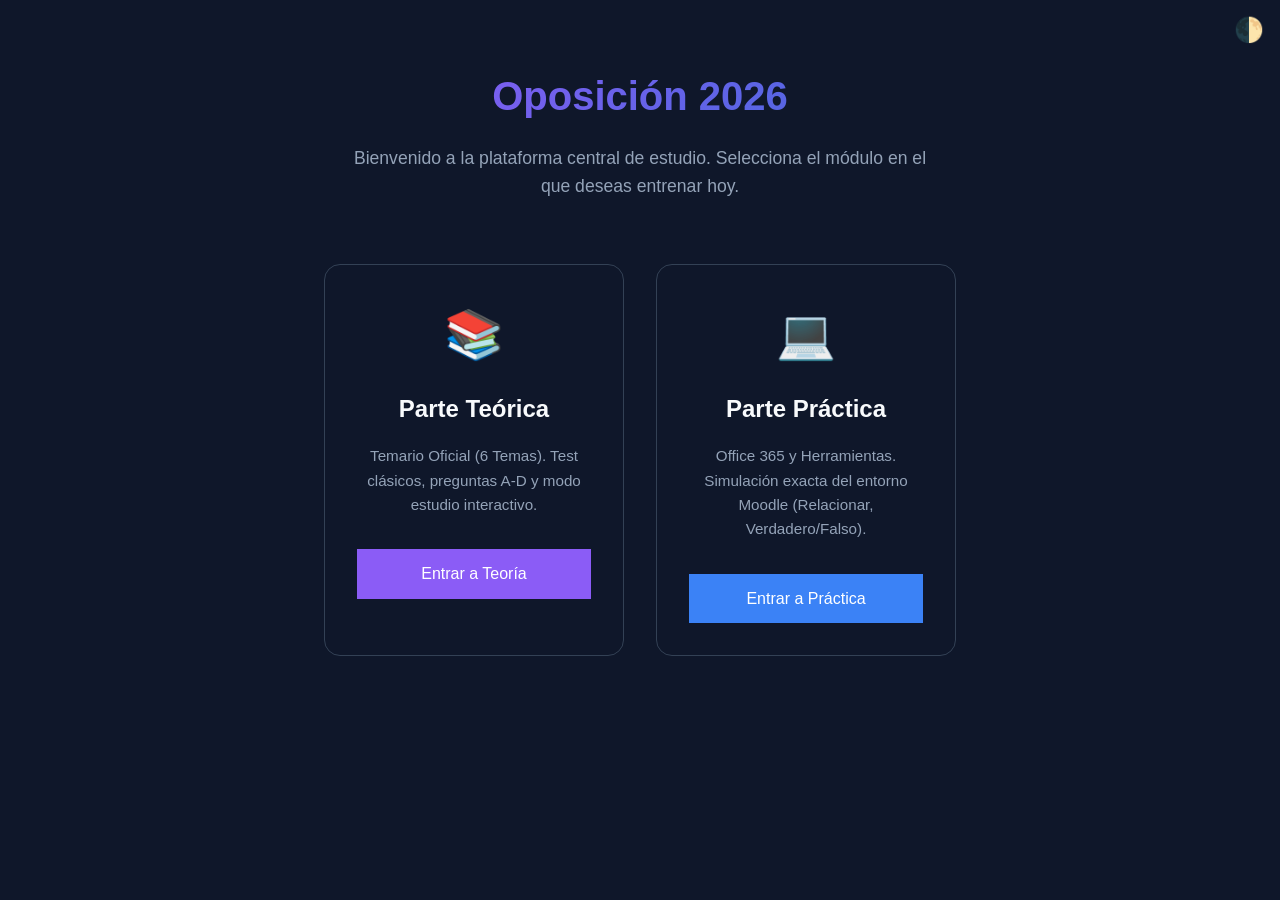
==== index.html @ 6f253657 "Add files via upload" ====
<!DOCTYPE html>
<html lang="es" data-theme="dark">
<head>
    <meta charset="UTF-8">
    <meta name="viewport" content="width=device-width, initial-scale=1.0">
    <title>Test Pro 2026 - Hub Principal</title>
    <link href="https://fonts.googleapis.com/css2?family=Inter:wght@400;500;600;700&display=swap" rel="stylesheet">
    <link rel="stylesheet" href="style.css">
    <style>
        .hub-container {
            display: flex;
            flex-direction: column;
            align-items: center;
            justify-content: center;
            min-height: 80vh;
            gap: 2rem;
            text-align: center;
            padding: 2rem;
        }
        .hub-title {
            font-size: 2.5rem;
            background: linear-gradient(135deg, var(--accent), #4568dc);
            -webkit-background-clip: text;
            -webkit-text-fill-color: transparent;
            margin-bottom: 1rem;
        }
        .hub-subtitle {
            color: var(--text-muted);
            font-size: 1.1rem;
            max-width: 600px;
        }
        .hub-cards {
            display: flex;
            gap: 2rem;
            flex-wrap: wrap;
            justify-content: center;
            margin-top: 2rem;
        }
        .hub-card {
            background: var(--surface);
            border: 1px solid var(--border);
            border-radius: 16px;
            padding: 2rem;
            width: 300px;
            text-decoration: none;
            color: var(--text);
            transition: all 0.3s cubic-bezier(0.4, 0, 0.2, 1);
            display: flex;
            flex-direction: column;
            align-items: center;
            gap: 1rem;
        }
        .hub-card:hover {
            transform: translateY(-10px);
            border-color: var(--accent);
            box-shadow: 0 20px 40px rgba(0, 0, 0, 0.2);
        }
        .hub-card h3 {
            font-size: 1.5rem;
            margin: 0;
        }
        .hub-card p {
            color: var(--text-muted);
            font-size: 0.95rem;
        }
        .hub-icon {
            font-size: 3rem;
        }
        .btn-theme-hub {
            position: absolute;
            top: 1rem;
            right: 1rem;
        }
    </style>
</head>
<body>
    <button id="btn-theme" class="btn-theme-hub" style="background: none; border: none; font-size: 1.5rem; cursor: pointer; color: var(--text);">🌓</button>

    <div class="hub-container">
        <div>
            <h1 class="hub-title">Oposición 2026</h1>
            <p class="hub-subtitle">Bienvenido a la plataforma central de estudio. Selecciona el módulo en el que deseas entrenar hoy.</p>
        </div>

        <div class="hub-cards">
            <a href="teoria.html" class="hub-card">
                <div class="hub-icon">📚</div>
                <h3>Parte Teórica</h3>
                <p>Temario Oficial (6 Temas). Test clásicos, preguntas A-D y modo estudio interactivo.</p>
                <div class="btn-accent" style="width: 100%; text-align: center; margin-top: 1rem;">Entrar a Teoría</div>
            </a>

            <a href="practica.html" class="hub-card">
                <div class="hub-icon">💻</div>
                <h3>Parte Práctica</h3>
                <p>Office 365 y Herramientas. Simulación exacta del entorno Moodle (Relacionar, Verdadero/Falso).</p>
                <div class="btn-primary" style="width: 100%; text-align: center; margin-top: 1rem;">Entrar a Práctica</div>
            </a>
        </div>
    </div>

    <script>
        // Simple theme toggle for hub
        const savedTheme = localStorage.getItem('theme') || 'dark';
        document.documentElement.setAttribute('data-theme', savedTheme);
        document.getElementById('btn-theme').addEventListener('click', () => {
            const current = document.documentElement.getAttribute('data-theme');
            const next = current === 'dark' ? 'light' : 'dark';
            document.documentElement.setAttribute('data-theme', next);
            localStorage.setItem('theme', next);
        });
    </script>
</body>
</html>
---- style.css ----
:root {
    /* Dark Theme (Default) */
    --bg-color: #0f172a;
    --card-bg: #1e293b;
    --text-color: #f8fafc;
    --text-muted: #94a3b8;
    --primary: #3b82f6;
    --primary-hover: #2563eb;
    --secondary: #334155;
    --secondary-hover: #475569;
    --accent: #8b5cf6;
    --accent-hover: #7c3aed;
    --success: #10b981;
    --danger: #ef4444;
    --warning: #f59e0b;
    --border: #334155;
    --input-bg: #0f172a;
    
    --font-main: 'Outfit', sans-serif;
    --transition: all 0.3s cubic-bezier(0.4, 0, 0.2, 1);
}

[data-theme="light"] {
    --bg-color: #f1f5f9;
    --card-bg: #ffffff;
    --text-color: #0f172a;
    --text-muted: #64748b;
    --primary: #2563eb;
    --primary-hover: #1d4ed8;
    --secondary: #e2e8f0;
    --secondary-hover: #cbd5e1;
    --border: #e2e8f0;
    --input-bg: #f8fafc;
}

* {
    margin: 0;
    padding: 0;
    box-sizing: border-box;
}

body {
    font-family: var(--font-main);
    background-color: var(--bg-color);
    color: var(--text-color);
    line-height: 1.6;
    min-height: 100vh;
    display: flex;
    flex-direction: column;
    transition: background-color 0.3s, color 0.3s;
}

/* Header */
header {
    background-color: var(--card-bg);
    border-bottom: 1px solid var(--border);
    position: sticky;
    top: 0;
    z-index: 100;
    transition: background-color 0.3s;
}

.header-content {
    max-width: 1000px;
    margin: 0 auto;
    padding: 1rem 2rem;
    display: flex;
    justify-content: space-between;
    align-items: center;
    flex-wrap: wrap;
    gap: 1rem;
}

h1 {
    font-size: 1.5rem;
    font-weight: 800;
}

h1 span {
    color: var(--primary);
}

.main-nav {
    display: flex;
    gap: 0.5rem;
    flex-wrap: wrap;
}

nav .nav-btn {
    background: none;
    border: none;
    color: var(--text-muted);
    font-size: 1rem;
    font-family: var(--font-main);
    cursor: pointer;
    padding: 0.5rem 1rem;
    border-radius: 0.5rem;
    transition: var(--transition);
}

nav .nav-btn:hover {
    color: var(--text-color);
    background-color: var(--secondary);
}

nav .nav-btn.active {
    color: var(--primary);
    background-color: rgba(59, 130, 246, 0.1);
    font-weight: 600;
}

.btn-theme {
    background: none;
    border: 1px solid var(--border);
    border-radius: 50%;
    width: 40px;
    height: 40px;
    font-size: 1.2rem;
    cursor: pointer;
    transition: var(--transition);
    color: var(--text-color);
}
.btn-theme:hover { background: var(--secondary); }

/* Main */
main {
    flex: 1;
    max-width: 900px;
    width: 100%;
    margin: 0 auto;
    padding: 2rem;
}

.screen {
    display: none;
    animation: fadeIn 0.4s ease-out forwards;
}
.screen.active { display: block; }

@keyframes fadeIn {
    from { opacity: 0; transform: translateY(10px); }
    to { opacity: 1; transform: translateY(0); }
}

.card {
    background-color: var(--card-bg);
    border-radius: 1rem;
    padding: 2rem;
    box-shadow: 0 10px 15px -3px rgba(0, 0, 0, 0.1);
    border: 1px solid var(--border);
    margin-bottom: 1.5rem;
    transition: background-color 0.3s;
}

h2 {
    font-size: 1.5rem;
    margin-bottom: 1.5rem;
    font-weight: 600;
    border-bottom: 2px solid var(--border);
    padding-bottom: 0.5rem;
}
h3 { margin-bottom: 1rem; }
.margin-top { margin-top: 2rem; }
.text-muted { color: var(--text-muted); font-size: 0.9rem; }

/* Dashboard */
.dashboard-header {
    text-align: center;
    background: linear-gradient(135deg, var(--secondary), var(--card-bg));
}
.editable-name {
    border-bottom: 1px dashed var(--text-muted);
    cursor: pointer;
    outline: none;
}
.editable-name:focus { border-bottom-color: var(--primary); }
.countdown-box {
    margin-top: 1rem;
    padding: 1rem;
    background: rgba(0,0,0,0.1);
    border-radius: 0.5rem;
    display: inline-block;
}
.countdown-timer {
    font-size: 2rem;
    font-weight: 800;
    color: var(--primary);
    letter-spacing: 2px;
}

.stats-overview {
    display: flex;
    gap: 1rem;
}
.stat-box {
    background: var(--secondary);
    padding: 1.5rem;
    border-radius: 0.5rem;
    text-align: center;
    flex: 1;
}
.stat-val { display: block; font-size: 2rem; font-weight: 800; }
.stat-label { font-size: 0.9rem; color: var(--text-muted); }

/* Charts */
.charts-container {
    display: flex;
    flex-direction: column;
    gap: 1rem;
}
.chart-bar-wrap {
    display: flex;
    align-items: center;
    gap: 1rem;
}
.chart-label { width: 150px; font-size: 0.8rem; font-weight: 600; white-space: nowrap; overflow: hidden; text-overflow: ellipsis; }
.chart-track {
    flex: 1;
    height: 12px;
    background: var(--secondary);
    border-radius: 6px;
    overflow: hidden;
}
.chart-fill {
    height: 100%;
    background: var(--primary);
    width: 0%;
    transition: width 1s ease-out;
}
.chart-val { width: 40px; font-size: 0.8rem; text-align: right; }

/* Form Config */
.config-group { margin-bottom: 1.5rem; }
.config-group label { display: block; margin-bottom: 0.5rem; font-weight: 600; color: var(--text-muted); }

.toggle-group { display: flex; gap: 1rem; }
.radio-label {
    flex: 1; background: var(--secondary); padding: 1rem; border-radius: 0.5rem;
    text-align: center; cursor: pointer; border: 2px solid transparent; transition: var(--transition);
}
.radio-label input { display: none; }
.radio-label span { font-weight: 600; color: var(--text-color); }
.radio-label:has(input:checked) { background: rgba(59, 130, 246, 0.1); border-color: var(--primary); }

.checkbox-label {
    display: flex; align-items: center; gap: 0.75rem; padding: 0.75rem;
    background: var(--secondary); border-radius: 0.5rem; margin-bottom: 0.5rem;
    cursor: pointer; transition: var(--transition); color: var(--text-color);
}
.checkbox-label:hover { background: var(--secondary-hover); }
.checkbox-label input[type="checkbox"] { width: 1.25rem; height: 1.25rem; accent-color: var(--primary); }

input[type="range"] { width: 100%; accent-color: var(--primary); margin-bottom: 0.25rem; }
.themes-container {
    max-height: 200px; overflow-y: auto; background: var(--input-bg);
    border-radius: 0.5rem; padding: 1rem; margin-bottom: 0.5rem; border: 1px solid var(--border);
}
.theme-item { font-size: 0.9rem; padding: 0.5rem; }

/* Inputs */
.input-text {
    width: 100%; padding: 0.75rem; border-radius: 0.5rem; border: 1px solid var(--border);
    background: var(--input-bg); color: var(--text-color); font-family: var(--font-main);
    margin-bottom: 1rem;
}
.input-text:focus { outline: none; border-color: var(--primary); }

/* Buttons */
button {
    font-family: var(--font-main); cursor: pointer; border: none; border-radius: 0.5rem;
    font-weight: 600; transition: var(--transition); display: inline-flex; align-items: center; justify-content: center;
}
.btn-primary { background-color: var(--primary); color: white; padding: 0.75rem 1.5rem; }
.btn-primary:hover { background-color: var(--primary-hover); }
.btn-secondary { background-color: var(--secondary); color: var(--text-color); padding: 0.75rem 1.5rem; }
.btn-secondary:hover { background-color: var(--secondary-hover); }
.btn-accent { background-color: var(--accent); color: white; padding: 0.75rem 1.5rem; }
.btn-accent:hover { background-color: var(--accent-hover); }
.btn-danger { background-color: var(--danger); color: white; padding: 0.75rem 1.5rem; }
.btn-large { width: 100%; padding: 1rem; font-size: 1.1rem; margin-top: 1rem; }
.btn-sm { padding: 0.5rem 1rem; font-size: 0.9rem; }

/* Test Interface */
.test-header { margin-bottom: 2rem; }
.progress-bar-container { height: 6px; background: var(--secondary); border-radius: 3px; overflow: hidden; margin-bottom: 0.5rem; }
.progress-bar { height: 100%; background: var(--primary); width: 0%; transition: width 0.3s ease; }
.test-meta { text-align: right; color: var(--text-muted); font-size: 0.9rem; font-weight: 600; }

.question-card {
    background: var(--card-bg); border-radius: 1rem; padding: 2rem;
    border: 1px solid var(--border); margin-bottom: 1.5rem; animation: fadeIn 0.3s ease;
}
.question-topic { font-size: 0.8rem; color: var(--accent); text-transform: uppercase; letter-spacing: 1px; margin-bottom: 1rem; display: block; }
.question-text {
    font-size: 1.1rem;
    font-weight: 500;
    margin-bottom: 1.5rem;
    line-height: 1.6;
}

.question-image {
    max-width: 100%;
    max-height: 300px;
    border-radius: 8px;
    border: 1px solid var(--border);
    box-shadow: 0 4px 6px rgba(0,0,0,0.1);
    margin-bottom: 1.5rem;
}

.options-container { display: flex; flex-direction: column; gap: 0.75rem; }

.option-btn {
    background: var(--secondary);
    color: var(--text-color);
    padding: 1rem 1rem 1rem 3rem; /* Espacio extra a la izquierda */
    text-align: left;
    border-radius: 0.5rem;
    border: 2px solid transparent;
    font-size: 1rem;
    font-weight: 400;
    line-height: 1.5;
    position: relative;
}
.option-btn .option-letter {
    position: absolute;
    left: 1rem;
    font-weight: 800;
    color: var(--text-muted);
}
.hide-letters .option-btn .option-letter {
    display: none;
}
.hide-letters .option-btn {
    padding-left: 1.5rem; /* Menos sangría si no hay letras */
}

.option-btn:hover:not(:disabled) { background: var(--secondary-hover); }
.option-btn.selected { background: rgba(59, 130, 246, 0.1); border-color: var(--primary); }
.option-btn.correct { background: rgba(16, 185, 129, 0.1); border-color: var(--success); }
.option-btn.incorrect { background: rgba(239, 68, 68, 0.1); border-color: var(--danger); }

.test-footer { display: flex; justify-content: space-between; margin-top: 1.5rem; }
.hidden { display: none !important; }

/* Results */
.score-circle { width: 150px; margin: 2rem auto; }
.circular-chart { display: block; margin: 0 auto; max-width: 100%; max-height: 250px; }
.circle-bg { fill: none; stroke: var(--secondary); stroke-width: 2.5; }
.circle { fill: none; stroke-width: 2.5; stroke-linecap: round; transition: stroke-dasharray 1s ease-out; }
.percentage { fill: var(--text-color); font-family: var(--font-main); font-size: 8px; font-weight: 800; text-anchor: middle; }

.stat-box.correct { border-bottom: 3px solid var(--success); }
.stat-box.incorrect { border-bottom: 3px solid var(--danger); }
.stat-box.omitted { border-bottom: 3px solid var(--warning); }
.results-actions { display: flex; gap: 1rem; justify-content: center; }

/* History */
.history-actions { display: flex; justify-content: space-between; margin-bottom: 1.5rem; flex-wrap: wrap; gap: 1rem;}
.history-item {
    background: var(--secondary); padding: 1.5rem; border-radius: 0.5rem;
    margin-bottom: 1rem; display: flex; justify-content: space-between; align-items: center;
    border-left: 4px solid var(--primary);
}
.history-item-info { flex: 1; }
.hist-date { font-weight: 600; color: var(--text-color); margin-bottom: 0.25rem;}
.hist-score { font-weight: 800; font-size: 1.5rem; text-align: right;}
.hist-btns { display: flex; gap: 0.5rem; margin-top: 0.5rem; }

/* DB Manager */
.db-item {
    background: var(--secondary); padding: 1rem; border-radius: 0.5rem;
    margin-bottom: 0.5rem; display: flex; justify-content: space-between; align-items: flex-start;
}
.db-item-text { flex: 1; padding-right: 1rem; }
.db-item-tema { font-size: 0.75rem; color: var(--accent); text-transform: uppercase; }
.db-item-q { font-weight: 600; margin: 0.25rem 0; font-size: 0.9rem;}

/* Modal */
.modal {
    position: fixed; top: 0; left: 0; width: 100%; height: 100%;
    background: rgba(0,0,0,0.7); z-index: 1000;
    display: flex; align-items: center; justify-content: center;
}
.modal-content { width: 90%; max-width: 600px; max-height: 90vh; overflow-y: auto; }
.modal-actions { display: flex; justify-content: flex-end; gap: 1rem; margin-top: 1rem; }

.edit-opt-row { display: flex; gap: 0.5rem; margin-bottom: 0.5rem; }
.edit-opt-letra { width: 40px; text-align: center; }

@media (max-width: 600px) {
    main { padding: 1rem; }
    .header-content { padding: 1rem; }
    .test-footer { flex-direction: column; gap: 1rem; }
    .btn-secondary, .btn-primary, .btn-accent { width: 100%; }
    .history-item { flex-direction: column; align-items: flex-start; gap: 1rem; }
    .hist-score { text-align: left; }
}
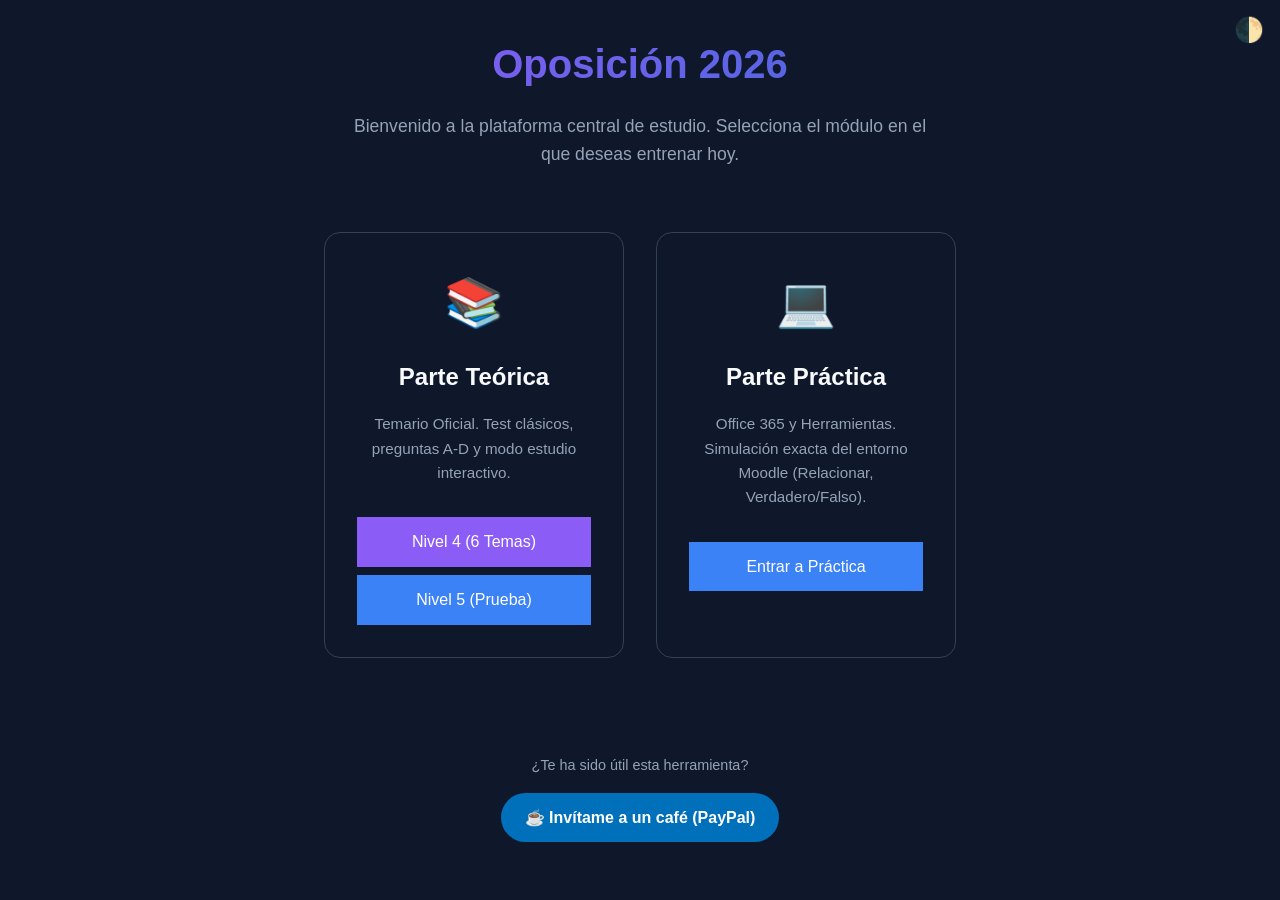
==== commit 8e1bf2b0: "Add files via upload" ====
--- a/index.html
+++ b/index.html
@@ -83,18 +83,28 @@
         </div>
 
         <div class="hub-cards">
-            <a href="teoria.html" class="hub-card">
+            <div class="hub-card" id="teoria-card">
                 <div class="hub-icon">📚</div>
                 <h3>Parte Teórica</h3>
-                <p>Temario Oficial (6 Temas). Test clásicos, preguntas A-D y modo estudio interactivo.</p>
-                <div class="btn-accent" style="width: 100%; text-align: center; margin-top: 1rem;">Entrar a Teoría</div>
-            </a>
+                <p>Temario Oficial. Test clásicos, preguntas A-D y modo estudio interactivo.</p>
+                <div id="teoria-buttons" style="width: 100%; display: flex; flex-direction: column; gap: 0.5rem; margin-top: 1rem;">
+                    <a href="teoria.html?nivel=4" class="btn-accent" style="text-decoration: none; padding: 0.75rem;">Nivel 4 (6 Temas)</a>
+                    <a href="teoria.html?nivel=5" class="btn-primary" style="text-decoration: none; padding: 0.75rem;">Nivel 5 (Prueba)</a>
+                </div>
+            </div>
 
             <a href="practica.html" class="hub-card">
                 <div class="hub-icon">💻</div>
                 <h3>Parte Práctica</h3>
                 <p>Office 365 y Herramientas. Simulación exacta del entorno Moodle (Relacionar, Verdadero/Falso).</p>
                 <div class="btn-primary" style="width: 100%; text-align: center; margin-top: 1rem;">Entrar a Práctica</div>
+            </a>
+        </div>
+
+        <div style="margin-top: 4rem; text-align: center;">
+            <p style="color: var(--text-muted); font-size: 0.9rem; margin-bottom: 1rem;">¿Te ha sido útil esta herramienta?</p>
+            <a href="https://paypal.me/DANIELRUBIOVARGAS" target="_blank" rel="noopener noreferrer" style="display: inline-flex; align-items: center; gap: 0.5rem; background: #0070ba; color: white; padding: 0.75rem 1.5rem; border-radius: 2rem; text-decoration: none; font-weight: 600; transition: transform 0.2s;">
+                ☕ Invítame a un café (PayPal)
             </a>
         </div>
     </div>
--- a/style.css
+++ b/style.css
@@ -387,11 +387,51 @@
 .edit-opt-row { display: flex; gap: 0.5rem; margin-bottom: 0.5rem; }
 .edit-opt-letra { width: 40px; text-align: center; }
 
+@media (max-width: 768px) {
+    .stats-overview {
+        flex-direction: column;
+    }
+    .main-nav {
+        justify-content: center;
+        width: 100%;
+        margin-top: 0.5rem;
+    }
+    .header-content {
+        flex-direction: column;
+        text-align: center;
+    }
+    .btn-theme {
+        position: absolute;
+        top: 1rem;
+        right: 1rem;
+    }
+}
+
 @media (max-width: 600px) {
     main { padding: 1rem; }
-    .header-content { padding: 1rem; }
+    .header-content { padding: 1rem; padding-top: 2rem; }
     .test-footer { flex-direction: column; gap: 1rem; }
-    .btn-secondary, .btn-primary, .btn-accent { width: 100%; }
-    .history-item { flex-direction: column; align-items: flex-start; gap: 1rem; }
+    .btn-secondary, .btn-primary, .btn-accent, .btn-danger { width: 100%; }
+    .history-item { flex-direction: column; align-items: flex-start; gap: 0.5rem; }
     .hist-score { text-align: left; }
-}
+    .hist-btns { width: 100%; justify-content: space-between; }
+    .card { padding: 1.5rem; }
+    h2 { font-size: 1.3rem; }
+    .stat-val { font-size: 1.5rem; }
+    .chart-bar-wrap { flex-direction: column; align-items: flex-start; gap: 0.2rem; }
+    .chart-label { width: 100%; }
+    .chart-track { width: 100%; margin-bottom: 0.5rem; }
+    .toggle-group { flex-direction: column; }
+    
+    .db-item { flex-direction: column; gap: 0.5rem; }
+    .db-item button { width: 100%; margin-top: 0.5rem; }
+    
+    .modal-content { width: 95%; padding: 1.5rem; margin: 1rem; max-height: 95vh; }
+    .modal-actions { flex-direction: column; }
+    .modal-actions button { width: 100%; }
+    
+    .option-btn { font-size: 0.95rem; padding: 0.75rem 1rem 0.75rem 2.5rem; }
+    .option-btn .option-letter { left: 0.75rem; }
+    
+    .hub-title { font-size: 2rem; }
+}
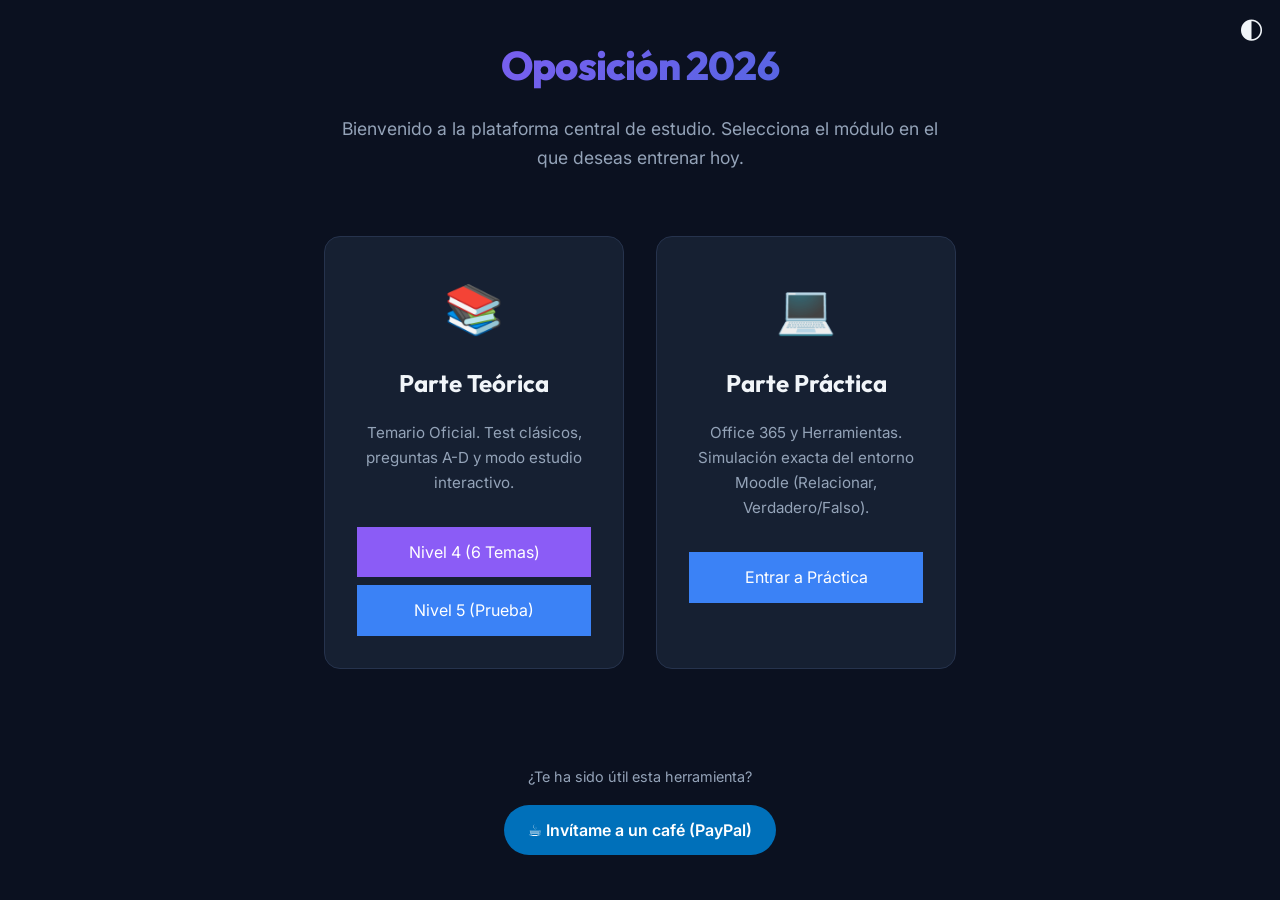
==== commit 74273ddd: "Add files via upload" ====
--- a/index.html
+++ b/index.html
@@ -4,8 +4,8 @@
     <meta charset="UTF-8">
     <meta name="viewport" content="width=device-width, initial-scale=1.0">
     <title>Test Pro 2026 - Hub Principal</title>
-    <link href="https://fonts.googleapis.com/css2?family=Inter:wght@400;500;600;700&display=swap" rel="stylesheet">
-    <link rel="stylesheet" href="style.css">
+    <link href="https://fonts.googleapis.com/css2?family=Inter:wght@400;500;600;700&family=Outfit:wght@500;600;700;800&display=swap" rel="stylesheet">
+    <link rel="stylesheet" href="style.css?v=5">
     <style>
         .hub-container {
             display: flex;
--- a/style.css
+++ b/style.css
@@ -1,36 +1,47 @@
+@import url('https://fonts.googleapis.com/css2?family=Inter:wght@400;500;600;700&family=Outfit:wght@500;600;700;800&display=swap');
+
 :root {
-    /* Dark Theme (Default) */
-    --bg-color: #0f172a;
-    --card-bg: #1e293b;
-    --text-color: #f8fafc;
+    /* Dark Theme (Default) - Softer, eye-friendly slate palette */
+    --bg-color: #0b1120;
+    --card-bg: #162032;
+    --surface: #162032;
+    --text-color: #f1f5f9;
+    --text: #f1f5f9;
     --text-muted: #94a3b8;
     --primary: #3b82f6;
     --primary-hover: #2563eb;
-    --secondary: #334155;
-    --secondary-hover: #475569;
+    --secondary: #1e293b;
+    --secondary-hover: #283548;
     --accent: #8b5cf6;
     --accent-hover: #7c3aed;
     --success: #10b981;
     --danger: #ef4444;
     --warning: #f59e0b;
-    --border: #334155;
+    --border: #26334d;
     --input-bg: #0f172a;
     
-    --font-main: 'Outfit', sans-serif;
-    --transition: all 0.3s cubic-bezier(0.4, 0, 0.2, 1);
+    --font-main: 'Inter', system-ui, -apple-system, sans-serif;
+    --font-display: 'Outfit', system-ui, -apple-system, sans-serif;
+    --transition: all 0.22s cubic-bezier(0.4, 0, 0.2, 1);
+    --shadow-sm: 0 4px 12px rgba(0, 0, 0, 0.15);
+    --shadow-md: 0 10px 25px -5px rgba(0, 0, 0, 0.28);
 }
 
 [data-theme="light"] {
     --bg-color: #f1f5f9;
     --card-bg: #ffffff;
+    --surface: #ffffff;
     --text-color: #0f172a;
+    --text: #0f172a;
     --text-muted: #64748b;
     --primary: #2563eb;
     --primary-hover: #1d4ed8;
-    --secondary: #e2e8f0;
-    --secondary-hover: #cbd5e1;
-    --border: #e2e8f0;
-    --input-bg: #f8fafc;
+    --secondary: #f8fafc;
+    --secondary-hover: #e2e8f0;
+    --border: #cbd5e1;
+    --input-bg: #ffffff;
+    --shadow-sm: 0 2px 8px rgba(15, 23, 42, 0.06);
+    --shadow-md: 0 10px 25px -5px rgba(15, 23, 42, 0.08);
 }
 
 * {
@@ -43,16 +54,23 @@
     font-family: var(--font-main);
     background-color: var(--bg-color);
     color: var(--text-color);
-    line-height: 1.6;
+    line-height: 1.65;
     min-height: 100vh;
     display: flex;
     flex-direction: column;
     transition: background-color 0.3s, color 0.3s;
+    -webkit-font-smoothing: antialiased;
+}
+
+h1, h2, h3, .stat-val, .countdown-timer, .hist-score, .option-letter {
+    font-family: var(--font-display);
 }
 
 /* Header */
 header {
-    background-color: var(--card-bg);
+    background-color: rgba(22, 32, 50, 0.88);
+    backdrop-filter: blur(12px);
+    -webkit-backdrop-filter: blur(12px);
     border-bottom: 1px solid var(--border);
     position: sticky;
     top: 0;
@@ -60,20 +78,25 @@
     transition: background-color 0.3s;
 }
 
+[data-theme="light"] header {
+    background-color: rgba(255, 255, 255, 0.9);
+}
+
 .header-content {
-    max-width: 1000px;
+    max-width: 1040px;
     margin: 0 auto;
-    padding: 1rem 2rem;
+    padding: 0.85rem 1.5rem;
     display: flex;
     justify-content: space-between;
     align-items: center;
     flex-wrap: wrap;
-    gap: 1rem;
+    gap: 0.75rem;
 }
 
 h1 {
-    font-size: 1.5rem;
+    font-size: 1.4rem;
     font-weight: 800;
+    letter-spacing: -0.02em;
 }
 
 h1 span {
@@ -82,7 +105,7 @@
 
 .main-nav {
     display: flex;
-    gap: 0.5rem;
+    gap: 0.35rem;
     flex-wrap: wrap;
 }
 
@@ -90,11 +113,12 @@
     background: none;
     border: none;
     color: var(--text-muted);
-    font-size: 1rem;
+    font-size: 0.92rem;
+    font-weight: 500;
     font-family: var(--font-main);
     cursor: pointer;
-    padding: 0.5rem 1rem;
-    border-radius: 0.5rem;
+    padding: 0.5rem 0.9rem;
+    border-radius: 0.6rem;
     transition: var(--transition);
 }
 
@@ -105,87 +129,105 @@
 
 nav .nav-btn.active {
     color: var(--primary);
-    background-color: rgba(59, 130, 246, 0.1);
+    background-color: rgba(59, 130, 246, 0.14);
     font-weight: 600;
 }
 
 .btn-theme {
-    background: none;
+    background: var(--secondary);
     border: 1px solid var(--border);
     border-radius: 50%;
-    width: 40px;
-    height: 40px;
+    width: 38px;
+    height: 38px;
+    font-size: 1.1rem;
+    cursor: pointer;
+    transition: var(--transition);
+    color: var(--text-color);
+}
+.btn-theme:hover {
+    background: var(--secondary-hover);
+    transform: translateY(-1px);
+}
+
+.btn-menu {
+    display: none;
+    background: var(--secondary);
+    border: 1px solid var(--border);
+    border-radius: 0.5rem;
+    width: 38px;
+    height: 38px;
     font-size: 1.2rem;
     cursor: pointer;
+    color: var(--text-color);
     transition: var(--transition);
-    color: var(--text-color);
-}
-.btn-theme:hover { background: var(--secondary); }
+}
+.btn-menu:hover { background: var(--secondary-hover); }
 
 /* Main */
 main {
     flex: 1;
-    max-width: 900px;
+    max-width: 860px;
     width: 100%;
     margin: 0 auto;
-    padding: 2rem;
+    padding: 1.75rem 1.25rem 4rem;
 }
 
 .screen {
     display: none;
-    animation: fadeIn 0.4s ease-out forwards;
+    animation: fadeIn 0.28s ease-out forwards;
 }
 .screen.active { display: block; }
 
 @keyframes fadeIn {
-    from { opacity: 0; transform: translateY(10px); }
-    to { opacity: 1; transform: translateY(0); }
+    from { opacity: 0; transform: translateY(8px); }
+    to { opacity: 1; transform: none; }
 }
 
 .card {
     background-color: var(--card-bg);
-    border-radius: 1rem;
-    padding: 2rem;
-    box-shadow: 0 10px 15px -3px rgba(0, 0, 0, 0.1);
+    border-radius: 1.1rem;
+    padding: 1.85rem;
+    box-shadow: var(--shadow-md);
     border: 1px solid var(--border);
     margin-bottom: 1.5rem;
     transition: background-color 0.3s;
 }
 
 h2 {
-    font-size: 1.5rem;
-    margin-bottom: 1.5rem;
-    font-weight: 600;
-    border-bottom: 2px solid var(--border);
-    padding-bottom: 0.5rem;
-}
-h3 { margin-bottom: 1rem; }
+    font-size: 1.45rem;
+    margin-bottom: 1.25rem;
+    font-weight: 700;
+    border-bottom: 1px solid var(--border);
+    padding-bottom: 0.65rem;
+}
+h3 { margin-bottom: 1rem; font-weight: 700; }
 .margin-top { margin-top: 2rem; }
-.text-muted { color: var(--text-muted); font-size: 0.9rem; }
+.text-muted { color: var(--text-muted); font-size: 0.92rem; }
 
 /* Dashboard */
 .dashboard-header {
     text-align: center;
-    background: linear-gradient(135deg, var(--secondary), var(--card-bg));
+    background: linear-gradient(135deg, rgba(59, 130, 246, 0.12), rgba(139, 92, 246, 0.08));
 }
 .editable-name {
-    border-bottom: 1px dashed var(--text-muted);
+    border-bottom: 2px dashed var(--primary);
     cursor: pointer;
     outline: none;
-}
-.editable-name:focus { border-bottom-color: var(--primary); }
+    padding: 0 0.25rem;
+}
 .countdown-box {
-    margin-top: 1rem;
-    padding: 1rem;
-    background: rgba(0,0,0,0.1);
-    border-radius: 0.5rem;
+    margin-top: 0.75rem;
+    padding: 0.85rem 1.5rem;
+    background: var(--input-bg);
+    border: 1px solid var(--border);
+    border-radius: 0.75rem;
     display: inline-block;
 }
 .countdown-timer {
-    font-size: 2rem;
+    font-size: 1.85rem;
     font-weight: 800;
     color: var(--primary);
-    letter-spacing: 2px;
+    letter-spacing: 1px;
 }
 
 .stats-overview {
@@ -194,244 +236,643 @@
 }
 .stat-box {
     background: var(--secondary);
-    padding: 1.5rem;
-    border-radius: 0.5rem;
+    border: 1px solid var(--border);
+    padding: 1.35rem;
+    border-radius: 0.85rem;
     text-align: center;
     flex: 1;
 }
 .stat-val { display: block; font-size: 2rem; font-weight: 800; }
-.stat-label { font-size: 0.9rem; color: var(--text-muted); }
+.stat-label { font-size: 0.9rem; color: var(--text-muted); font-weight: 500; }
 
 /* Charts */
 .charts-container {
     display: flex;
     flex-direction: column;
+    gap: 0.85rem;
+}
+.chart-bar-wrap {
+    display: flex;
+    align-items: center;
     gap: 1rem;
 }
-.chart-bar-wrap {
-    display: flex;
-    align-items: center;
-    gap: 1rem;
-}
-.chart-label { width: 150px; font-size: 0.8rem; font-weight: 600; white-space: nowrap; overflow: hidden; text-overflow: ellipsis; }
+.chart-label {
+    width: 190px;
+    font-size: 0.85rem;
+    font-weight: 600;
+    white-space: nowrap;
+    overflow: hidden;
+    text-overflow: ellipsis;
+}
 .chart-track {
     flex: 1;
     height: 12px;
     background: var(--secondary);
-    border-radius: 6px;
+    border-radius: 999px;
     overflow: hidden;
+    border: 1px solid var(--border);
 }
 .chart-fill {
     height: 100%;
-    background: var(--primary);
+    background: linear-gradient(90deg, var(--primary), var(--accent));
     width: 0%;
-    transition: width 1s ease-out;
-}
-.chart-val { width: 40px; font-size: 0.8rem; text-align: right; }
+    transition: width 0.8s ease-out;
+    border-radius: 999px;
+}
+.chart-val { width: 45px; font-size: 0.85rem; font-weight: 700; text-align: right; }
 
 /* Form Config */
 .config-group { margin-bottom: 1.5rem; }
-.config-group label { display: block; margin-bottom: 0.5rem; font-weight: 600; color: var(--text-muted); }
-
-.toggle-group { display: flex; gap: 1rem; }
+.config-group > label {
+    display: block;
+    margin-bottom: 0.6rem;
+    font-weight: 600;
+    font-size: 0.95rem;
+    color: var(--text-muted);
+}
+
+.toggle-group { display: flex; gap: 0.85rem; }
 .radio-label {
-    flex: 1; background: var(--secondary); padding: 1rem; border-radius: 0.5rem;
-    text-align: center; cursor: pointer; border: 2px solid transparent; transition: var(--transition);
+    flex: 1;
+    background: var(--secondary);
+    padding: 0.95rem;
+    border-radius: 0.75rem;
+    text-align: center;
+    cursor: pointer;
+    border: 2px solid var(--border);
+    transition: var(--transition);
 }
 .radio-label input { display: none; }
 .radio-label span { font-weight: 600; color: var(--text-color); }
-.radio-label:has(input:checked) { background: rgba(59, 130, 246, 0.1); border-color: var(--primary); }
+.radio-label:has(input:checked) {
+    background: rgba(59, 130, 246, 0.14);
+    border-color: var(--primary);
+}
 
 .checkbox-label {
-    display: flex; align-items: center; gap: 0.75rem; padding: 0.75rem;
-    background: var(--secondary); border-radius: 0.5rem; margin-bottom: 0.5rem;
-    cursor: pointer; transition: var(--transition); color: var(--text-color);
+    display: flex;
+    align-items: center;
+    gap: 0.8rem;
+    padding: 0.8rem 1rem;
+    background: var(--secondary);
+    border: 1px solid var(--border);
+    border-radius: 0.65rem;
+    margin-bottom: 0.5rem;
+    cursor: pointer;
+    transition: var(--transition);
+    color: var(--text-color);
+    font-weight: 500;
 }
 .checkbox-label:hover { background: var(--secondary-hover); }
-.checkbox-label input[type="checkbox"] { width: 1.25rem; height: 1.25rem; accent-color: var(--primary); }
-
-input[type="range"] { width: 100%; accent-color: var(--primary); margin-bottom: 0.25rem; }
+.checkbox-label input[type="checkbox"] {
+    width: 1.2rem;
+    height: 1.2rem;
+    accent-color: var(--primary);
+    flex-shrink: 0;
+}
+
+input[type="range"] { width: 100%; accent-color: var(--primary); margin-bottom: 0.25rem; cursor: pointer; }
 .themes-container {
-    max-height: 200px; overflow-y: auto; background: var(--input-bg);
-    border-radius: 0.5rem; padding: 1rem; margin-bottom: 0.5rem; border: 1px solid var(--border);
-}
-.theme-item { font-size: 0.9rem; padding: 0.5rem; }
+    max-height: 240px;
+    overflow-y: auto;
+    background: var(--input-bg);
+    border-radius: 0.75rem;
+    padding: 0.85rem;
+    margin-bottom: 0.65rem;
+    border: 1px solid var(--border);
+}
+.theme-item { font-size: 0.9rem; padding: 0.6rem 0.85rem; }
 
 /* Inputs */
 .input-text {
-    width: 100%; padding: 0.75rem; border-radius: 0.5rem; border: 1px solid var(--border);
-    background: var(--input-bg); color: var(--text-color); font-family: var(--font-main);
+    width: 100%;
+    padding: 0.8rem 1rem;
+    border-radius: 0.65rem;
+    border: 1px solid var(--border);
+    background: var(--input-bg);
+    color: var(--text-color);
+    font-family: var(--font-main);
+    font-size: 0.95rem;
     margin-bottom: 1rem;
 }
-.input-text:focus { outline: none; border-color: var(--primary); }
+.input-text:focus { outline: none; border-color: var(--primary); box-shadow: 0 0 0 3px rgba(59, 130, 246, 0.15); }
 
 /* Buttons */
 button {
-    font-family: var(--font-main); cursor: pointer; border: none; border-radius: 0.5rem;
-    font-weight: 600; transition: var(--transition); display: inline-flex; align-items: center; justify-content: center;
+    font-family: var(--font-main);
+    cursor: pointer;
+    border: none;
+    border-radius: 0.65rem;
+    font-weight: 600;
+    font-size: 0.95rem;
+    transition: var(--transition);
+    display: inline-flex;
+    align-items: center;
+    justify-content: center;
+    gap: 0.4rem;
 }
 .btn-primary { background-color: var(--primary); color: white; padding: 0.75rem 1.5rem; }
-.btn-primary:hover { background-color: var(--primary-hover); }
-.btn-secondary { background-color: var(--secondary); color: var(--text-color); padding: 0.75rem 1.5rem; }
+.btn-primary:hover { background-color: var(--primary-hover); transform: translateY(-1px); }
+.btn-secondary { background-color: var(--secondary); color: var(--text-color); padding: 0.75rem 1.5rem; border: 1px solid var(--border); }
 .btn-secondary:hover { background-color: var(--secondary-hover); }
 .btn-accent { background-color: var(--accent); color: white; padding: 0.75rem 1.5rem; }
-.btn-accent:hover { background-color: var(--accent-hover); }
+.btn-accent:hover { background-color: var(--accent-hover); transform: translateY(-1px); }
 .btn-danger { background-color: var(--danger); color: white; padding: 0.75rem 1.5rem; }
-.btn-large { width: 100%; padding: 1rem; font-size: 1.1rem; margin-top: 1rem; }
-.btn-sm { padding: 0.5rem 1rem; font-size: 0.9rem; }
-
-/* Test Interface */
-.test-header { margin-bottom: 2rem; }
-.progress-bar-container { height: 6px; background: var(--secondary); border-radius: 3px; overflow: hidden; margin-bottom: 0.5rem; }
-.progress-bar { height: 100%; background: var(--primary); width: 0%; transition: width 0.3s ease; }
-.test-meta { text-align: right; color: var(--text-muted); font-size: 0.9rem; font-weight: 600; }
+.btn-large { width: 100%; padding: 1rem; font-size: 1.05rem; margin-top: 1rem; }
+.btn-sm { padding: 0.45rem 0.95rem; font-size: 0.85rem; }
+
+/* =========================================
+   TEST & STUDY INTERFACE (ERGONOMIC REDESIGN)
+   ========================================= */
+.test-header {
+    position: sticky;
+    top: 64px;
+    z-index: 85;
+    background: rgba(22, 32, 50, 0.92);
+    backdrop-filter: blur(12px);
+    -webkit-backdrop-filter: blur(12px);
+    padding: 0.85rem 1.25rem;
+    border-radius: 0.9rem;
+    border: 1px solid var(--border);
+    margin-bottom: 1.5rem;
+    box-shadow: var(--shadow-sm);
+}
+
+[data-theme="light"] .test-header {
+    background: rgba(255, 255, 255, 0.92);
+}
+
+.progress-bar-container {
+    height: 8px;
+    background: var(--input-bg);
+    border-radius: 999px;
+    overflow: hidden;
+    margin-bottom: 0.65rem;
+}
+.progress-bar {
+    height: 100%;
+    background: linear-gradient(90deg, var(--primary), var(--accent));
+    width: 0%;
+    transition: width 0.3s ease;
+    border-radius: 999px;
+}
+
+.test-meta {
+    display: flex;
+    justify-content: space-between;
+    align-items: center;
+    flex-wrap: wrap;
+    gap: 0.5rem;
+    color: var(--text-muted);
+    font-size: 0.9rem;
+    font-weight: 600;
+}
+
+.test-controls-inline {
+    display: flex;
+    align-items: center;
+    gap: 0.75rem;
+    flex-wrap: wrap;
+}
+
+.auto-advance-pill {
+    display: inline-flex;
+    align-items: center;
+    gap: 0.4rem;
+    font-size: 0.82rem;
+    background: var(--secondary);
+    border: 1px solid var(--border);
+    padding: 0.3rem 0.7rem;
+    border-radius: 999px;
+    cursor: pointer;
+    color: var(--text-color);
+    user-select: none;
+}
+.auto-advance-pill input {
+    accent-color: var(--primary);
+    cursor: pointer;
+}
 
 .question-card {
-    background: var(--card-bg); border-radius: 1rem; padding: 2rem;
-    border: 1px solid var(--border); margin-bottom: 1.5rem; animation: fadeIn 0.3s ease;
-}
-.question-topic { font-size: 0.8rem; color: var(--accent); text-transform: uppercase; letter-spacing: 1px; margin-bottom: 1rem; display: block; }
+    background: var(--card-bg);
+    border-radius: 1.15rem;
+    padding: 1.85rem 2rem;
+    border: 1px solid var(--border);
+    margin-bottom: 1.35rem;
+    box-shadow: var(--shadow-sm);
+    animation: fadeIn 0.22s ease;
+}
+
+.question-header-badges {
+    display: flex;
+    align-items: center;
+    justify-content: space-between;
+    flex-wrap: wrap;
+    gap: 0.5rem;
+    margin-bottom: 1rem;
+}
+
+.question-topic {
+    font-size: 0.75rem;
+    font-weight: 700;
+    color: var(--accent);
+    background: rgba(139, 92, 246, 0.12);
+    border: 1px solid rgba(139, 92, 246, 0.25);
+    padding: 0.25rem 0.7rem;
+    border-radius: 999px;
+    text-transform: uppercase;
+    letter-spacing: 0.5px;
+    display: inline-block;
+}
+
+.question-type-badge {
+    font-size: 0.75rem;
+    font-weight: 600;
+    color: var(--primary);
+    background: rgba(59, 130, 246, 0.12);
+    border: 1px solid rgba(59, 130, 246, 0.25);
+    padding: 0.22rem 0.65rem;
+    border-radius: 999px;
+}
+
+.question-instruction {
+    font-size: 0.85rem;
+    color: var(--text-muted);
+    margin-bottom: 0.6rem;
+    font-weight: 500;
+}
+
 .question-text {
-    font-size: 1.1rem;
-    font-weight: 500;
-    margin-bottom: 1.5rem;
+    font-size: 1.14rem;
+    font-weight: 600;
+    margin-bottom: 1.4rem;
     line-height: 1.6;
+    color: var(--text-color);
+    letter-spacing: -0.01em;
+}
+
+.question-num-badge {
+    color: var(--primary);
+    font-family: var(--font-display);
+    font-weight: 800;
+    margin-right: 0.35rem;
 }
 
 .question-image {
     max-width: 100%;
-    max-height: 300px;
-    border-radius: 8px;
-    border: 1px solid var(--border);
-    box-shadow: 0 4px 6px rgba(0,0,0,0.1);
-    margin-bottom: 1.5rem;
-}
-
-.options-container { display: flex; flex-direction: column; gap: 0.75rem; }
+    max-height: 320px;
+    border-radius: 0.75rem;
+    border: 1px solid var(--border);
+    box-shadow: var(--shadow-sm);
+    margin-bottom: 1.25rem;
+}
+
+.options-container {
+    display: flex;
+    flex-direction: column;
+    gap: 0.65rem;
+}
 
 .option-btn {
-    background: var(--secondary);
-    color: var(--text-color);
-    padding: 1rem 1rem 1rem 3rem; /* Espacio extra a la izquierda */
+    display: flex;
+    align-items: center;
+    gap: 0.9rem;
+    width: 100%;
+    background: var(--secondary);
+    color: var(--text-color);
+    padding: 0.9rem 1.15rem;
     text-align: left;
-    border-radius: 0.5rem;
-    border: 2px solid transparent;
+    border-radius: 0.75rem;
+    border: 2px solid var(--border);
     font-size: 1rem;
     font-weight: 400;
-    line-height: 1.5;
+    line-height: 1.55;
     position: relative;
-}
+    justify-content: flex-start;
+    transition: var(--transition);
+}
+
 .option-btn .option-letter {
-    position: absolute;
-    left: 1rem;
-    font-weight: 800;
+    display: inline-flex;
+    align-items: center;
+    justify-content: center;
+    min-width: 34px;
+    height: 34px;
+    border-radius: 9px;
+    background: var(--input-bg);
+    border: 1px solid var(--border);
+    font-weight: 700;
+    font-size: 0.9rem;
     color: var(--text-muted);
-}
+    flex-shrink: 0;
+    transition: var(--transition);
+}
+
+.option-btn .option-text-content {
+    flex: 1;
+}
+
 .hide-letters .option-btn .option-letter {
     display: none;
 }
-.hide-letters .option-btn {
-    padding-left: 1.5rem; /* Menos sangría si no hay letras */
-}
-
-.option-btn:hover:not(:disabled) { background: var(--secondary-hover); }
-.option-btn.selected { background: rgba(59, 130, 246, 0.1); border-color: var(--primary); }
-.option-btn.correct { background: rgba(16, 185, 129, 0.1); border-color: var(--success); }
-.option-btn.incorrect { background: rgba(239, 68, 68, 0.1); border-color: var(--danger); }
-
-.test-footer { display: flex; justify-content: space-between; margin-top: 1.5rem; }
+
+.option-btn:hover:not(:disabled) {
+    background: var(--secondary-hover);
+    border-color: rgba(59, 130, 246, 0.5);
+    transform: translateX(3px);
+}
+.option-btn:hover:not(:disabled) .option-letter {
+    border-color: var(--primary);
+    color: var(--primary);
+}
+
+.option-btn.selected {
+    background: rgba(59, 130, 246, 0.14);
+    border-color: var(--primary);
+    font-weight: 500;
+}
+.option-btn.selected .option-letter {
+    background: var(--primary);
+    border-color: var(--primary);
+    color: #ffffff;
+}
+
+.option-btn.correct {
+    background: rgba(16, 185, 129, 0.14);
+    border-color: var(--success);
+}
+.option-btn.correct .option-letter {
+    background: var(--success);
+    border-color: var(--success);
+    color: #ffffff;
+}
+
+.option-btn.incorrect {
+    background: rgba(239, 68, 68, 0.14);
+    border-color: var(--danger);
+}
+.option-btn.incorrect .option-letter {
+    background: var(--danger);
+    border-color: var(--danger);
+    color: #ffffff;
+}
+
+/* Matching / Relacionar Styles */
+.matching-container {
+    display: flex;
+    flex-direction: column;
+    gap: 0.75rem;
+}
+
+.matching-row {
+    display: flex;
+    justify-content: space-between;
+    align-items: center;
+    gap: 1rem;
+    padding: 0.85rem 1rem;
+    background: var(--secondary);
+    border: 1px solid var(--border);
+    border-radius: 0.75rem;
+}
+
+.matching-concept {
+    flex: 1.2;
+    font-weight: 500;
+    font-size: 0.96rem;
+    display: flex;
+    align-items: center;
+    gap: 0.75rem;
+}
+
+.matching-concept img {
+    width: 38px;
+    height: 38px;
+    object-fit: contain;
+    border-radius: 6px;
+    background: #fff;
+    padding: 3px;
+    border: 1px solid var(--border);
+}
+
+.matching-select-wrap {
+    flex: 1;
+}
+
+.matching-select {
+    width: 100%;
+    padding: 0.65rem 0.9rem;
+    border-radius: 0.6rem;
+    border: 2px solid var(--border);
+    background-color: var(--input-bg);
+    color: var(--text-color);
+    font-family: var(--font-main);
+    font-size: 0.95rem;
+    cursor: pointer;
+    transition: var(--transition);
+}
+.matching-select:focus {
+    outline: none;
+    border-color: var(--primary);
+}
+.matching-select.correct-select {
+    border-color: var(--success);
+    background-color: rgba(16, 185, 129, 0.12);
+}
+.matching-select.incorrect-select {
+    border-color: var(--danger);
+    background-color: rgba(239, 68, 68, 0.12);
+}
+
+/* Nemotecnia Styles */
+.nemo-correct-base {
+    text-decoration: underline;
+    text-underline-offset: 3px;
+    text-decoration-color: rgba(255,255,255,0.25);
+}
+.nemo-correct {
+    color: var(--success);
+    font-weight: 700;
+}
+.nemo-incorrect {
+    color: var(--danger);
+    font-weight: 600;
+}
+
+/* Floating Progress */
+.floating-progress {
+    position: fixed;
+    bottom: 1.25rem;
+    right: 1.25rem;
+    background: linear-gradient(135deg, var(--accent), var(--primary));
+    color: white;
+    padding: 0.65rem 1.15rem;
+    border-radius: 999px;
+    font-family: var(--font-display);
+    font-weight: 700;
+    font-size: 0.88rem;
+    box-shadow: 0 8px 20px rgba(0, 0, 0, 0.35);
+    z-index: 1000;
+    width: fit-content;
+    opacity: 0.96;
+    pointer-events: none;
+}
+
+/* Modo Estudio Específico */
+.study-auto-reveal .option-btn.correct {
+    background: rgba(253, 224, 71, 0.15);
+    border-color: var(--success);
+}
+
+.test-footer {
+    display: flex;
+    justify-content: space-between;
+    align-items: center;
+    gap: 1rem;
+    margin-top: 1.5rem;
+}
+
+.keyboard-hint {
+    text-align: center;
+    color: var(--text-muted);
+    font-size: 0.8rem;
+    margin-top: 0.85rem;
+}
+
 .hidden { display: none !important; }
 
 /* Results */
-.score-circle { width: 150px; margin: 2rem auto; }
+.score-circle { width: 150px; margin: 1.5rem auto; }
 .circular-chart { display: block; margin: 0 auto; max-width: 100%; max-height: 250px; }
-.circle-bg { fill: none; stroke: var(--secondary); stroke-width: 2.5; }
-.circle { fill: none; stroke-width: 2.5; stroke-linecap: round; transition: stroke-dasharray 1s ease-out; }
-.percentage { fill: var(--text-color); font-family: var(--font-main); font-size: 8px; font-weight: 800; text-anchor: middle; }
-
+.circle-bg { fill: none; stroke: var(--secondary); stroke-width: 2.8; }
+.circle { fill: none; stroke-width: 2.8; stroke-linecap: round; transition: stroke-dasharray 1s ease-out; }
+.percentage { fill: var(--text-color); font-family: var(--font-display); font-size: 8px; font-weight: 800; text-anchor: middle; }
+
+.stats {
+    display: flex;
+    gap: 1rem;
+    margin-bottom: 1.5rem;
+}
 .stat-box.correct { border-bottom: 3px solid var(--success); }
 .stat-box.incorrect { border-bottom: 3px solid var(--danger); }
 .stat-box.omitted { border-bottom: 3px solid var(--warning); }
-.results-actions { display: flex; gap: 1rem; justify-content: center; }
+.results-actions { display: flex; gap: 1rem; justify-content: center; flex-wrap: wrap; }
 
 /* History */
-.history-actions { display: flex; justify-content: space-between; margin-bottom: 1.5rem; flex-wrap: wrap; gap: 1rem;}
+.history-actions { display: flex; justify-content: space-between; margin-bottom: 1.5rem; flex-wrap: wrap; gap: 0.75rem; }
 .history-item {
-    background: var(--secondary); padding: 1.5rem; border-radius: 0.5rem;
-    margin-bottom: 1rem; display: flex; justify-content: space-between; align-items: center;
+    background: var(--secondary);
+    padding: 1.25rem 1.5rem;
+    border-radius: 0.75rem;
+    margin-bottom: 0.85rem;
+    display: flex;
+    justify-content: space-between;
+    align-items: center;
+    border: 1px solid var(--border);
     border-left: 4px solid var(--primary);
 }
 .history-item-info { flex: 1; }
-.hist-date { font-weight: 600; color: var(--text-color); margin-bottom: 0.25rem;}
-.hist-score { font-weight: 800; font-size: 1.5rem; text-align: right;}
-.hist-btns { display: flex; gap: 0.5rem; margin-top: 0.5rem; }
+.hist-date { font-weight: 600; color: var(--text-color); margin-bottom: 0.35rem; }
+.hist-score { font-weight: 800; font-size: 1.5rem; text-align: right; margin-left: 1rem; }
+.hist-btns { display: flex; gap: 0.5rem; margin-top: 0.5rem; flex-wrap: wrap; }
 
 /* DB Manager */
 .db-item {
-    background: var(--secondary); padding: 1rem; border-radius: 0.5rem;
-    margin-bottom: 0.5rem; display: flex; justify-content: space-between; align-items: flex-start;
-}
-.db-item-text { flex: 1; padding-right: 1rem; }
-.db-item-tema { font-size: 0.75rem; color: var(--accent); text-transform: uppercase; }
-.db-item-q { font-weight: 600; margin: 0.25rem 0; font-size: 0.9rem;}
+    background: var(--secondary);
+    border: 1px solid var(--border);
+    padding: 1rem 1.25rem;
+    border-radius: 0.75rem;
+    margin-bottom: 0.65rem;
+    display: flex;
+    justify-content: space-between;
+    align-items: flex-start;
+    gap: 1rem;
+}
+.db-item-text { flex: 1; }
+.db-item-tema { font-size: 0.75rem; font-weight: 700; color: var(--accent); text-transform: uppercase; }
+.db-item-q { font-weight: 600; margin: 0.35rem 0; font-size: 0.95rem; }
 
 /* Modal */
 .modal {
     position: fixed; top: 0; left: 0; width: 100%; height: 100%;
-    background: rgba(0,0,0,0.7); z-index: 1000;
+    background: rgba(0,0,0,0.72); z-index: 1000;
     display: flex; align-items: center; justify-content: center;
-}
-.modal-content { width: 90%; max-width: 600px; max-height: 90vh; overflow-y: auto; }
-.modal-actions { display: flex; justify-content: flex-end; gap: 1rem; margin-top: 1rem; }
-
-.edit-opt-row { display: flex; gap: 0.5rem; margin-bottom: 0.5rem; }
+    backdrop-filter: blur(4px);
+}
+.modal-content { width: 92%; max-width: 620px; max-height: 90vh; overflow-y: auto; }
+.modal-actions { display: flex; justify-content: flex-end; gap: 0.75rem; margin-top: 1rem; }
+
+.edit-opt-row { display: flex; gap: 0.5rem; margin-bottom: 0.5rem; align-items: center; }
 .edit-opt-letra { width: 40px; text-align: center; }
 
 @media (max-width: 768px) {
-    .stats-overview {
+    .stats-overview, .stats {
         flex-direction: column;
     }
+    .btn-menu {
+        display: inline-flex;
+    }
     .main-nav {
-        justify-content: center;
+        display: none;
+        flex-direction: column;
         width: 100%;
-        margin-top: 0.5rem;
+        margin-top: 0.75rem;
+        padding-top: 0.75rem;
+        border-top: 1px solid var(--border);
+    }
+    .main-nav.open {
+        display: flex;
     }
     .header-content {
         flex-direction: column;
-        text-align: center;
+        align-items: flex-start;
     }
-    .btn-theme {
-        position: absolute;
-        top: 1rem;
-        right: 1rem;
+    .test-header {
+        top: 58px;
+        padding: 0.75rem 1rem;
     }
+    .keyboard-hint {
+        display: none;
+    }
 }
 
 @media (max-width: 600px) {
-    main { padding: 1rem; }
-    .header-content { padding: 1rem; padding-top: 2rem; }
-    .test-footer { flex-direction: column; gap: 1rem; }
-    .btn-secondary, .btn-primary, .btn-accent, .btn-danger { width: 100%; }
-    .history-item { flex-direction: column; align-items: flex-start; gap: 0.5rem; }
-    .hist-score { text-align: left; }
-    .hist-btns { width: 100%; justify-content: space-between; }
-    .card { padding: 1.5rem; }
-    h2 { font-size: 1.3rem; }
+    main { padding: 1rem 0.85rem 4.5rem; }
+    .header-content { padding: 0.75rem 1rem; }
+    .test-footer { flex-direction: row; gap: 0.65rem; }
+    .test-footer button { flex: 1; padding: 0.85rem 0.75rem; }
+    .history-item { flex-direction: column; align-items: flex-start; gap: 0.65rem; }
+    .hist-score { text-align: left; margin-left: 0; }
+    .hist-btns { width: 100%; }
+    .card { padding: 1.35rem; }
+    .question-card { padding: 1.25rem; }
+    .question-text { font-size: 1.05rem; margin-bottom: 1.15rem; }
+    h2 { font-size: 1.25rem; }
     .stat-val { font-size: 1.5rem; }
-    .chart-bar-wrap { flex-direction: column; align-items: flex-start; gap: 0.2rem; }
+    .chart-bar-wrap { flex-direction: column; align-items: flex-start; gap: 0.25rem; }
     .chart-label { width: 100%; }
-    .chart-track { width: 100%; margin-bottom: 0.5rem; }
+    .chart-track { width: 100%; }
     .toggle-group { flex-direction: column; }
     
+    .matching-row {
+        flex-direction: column;
+        align-items: stretch;
+        gap: 0.5rem;
+    }
+    
     .db-item { flex-direction: column; gap: 0.5rem; }
-    .db-item button { width: 100%; margin-top: 0.5rem; }
+    .db-item button { width: 100%; }
     
-    .modal-content { width: 95%; padding: 1.5rem; margin: 1rem; max-height: 95vh; }
+    .modal-content { width: 95%; padding: 1.25rem; }
     .modal-actions { flex-direction: column; }
     .modal-actions button { width: 100%; }
     
-    .option-btn { font-size: 0.95rem; padding: 0.75rem 1rem 0.75rem 2.5rem; }
-    .option-btn .option-letter { left: 0.75rem; }
+    .option-btn { font-size: 0.95rem; padding: 0.8rem 0.9rem; gap: 0.7rem; }
+    .option-btn .option-letter { min-width: 30px; height: 30px; font-size: 0.82rem; }
     
-    .hub-title { font-size: 2rem; }
-}
+    .floating-progress {
+        bottom: 0.85rem;
+        right: 0.85rem;
+        font-size: 0.8rem;
+        padding: 0.5rem 0.95rem;
+    }
+}
